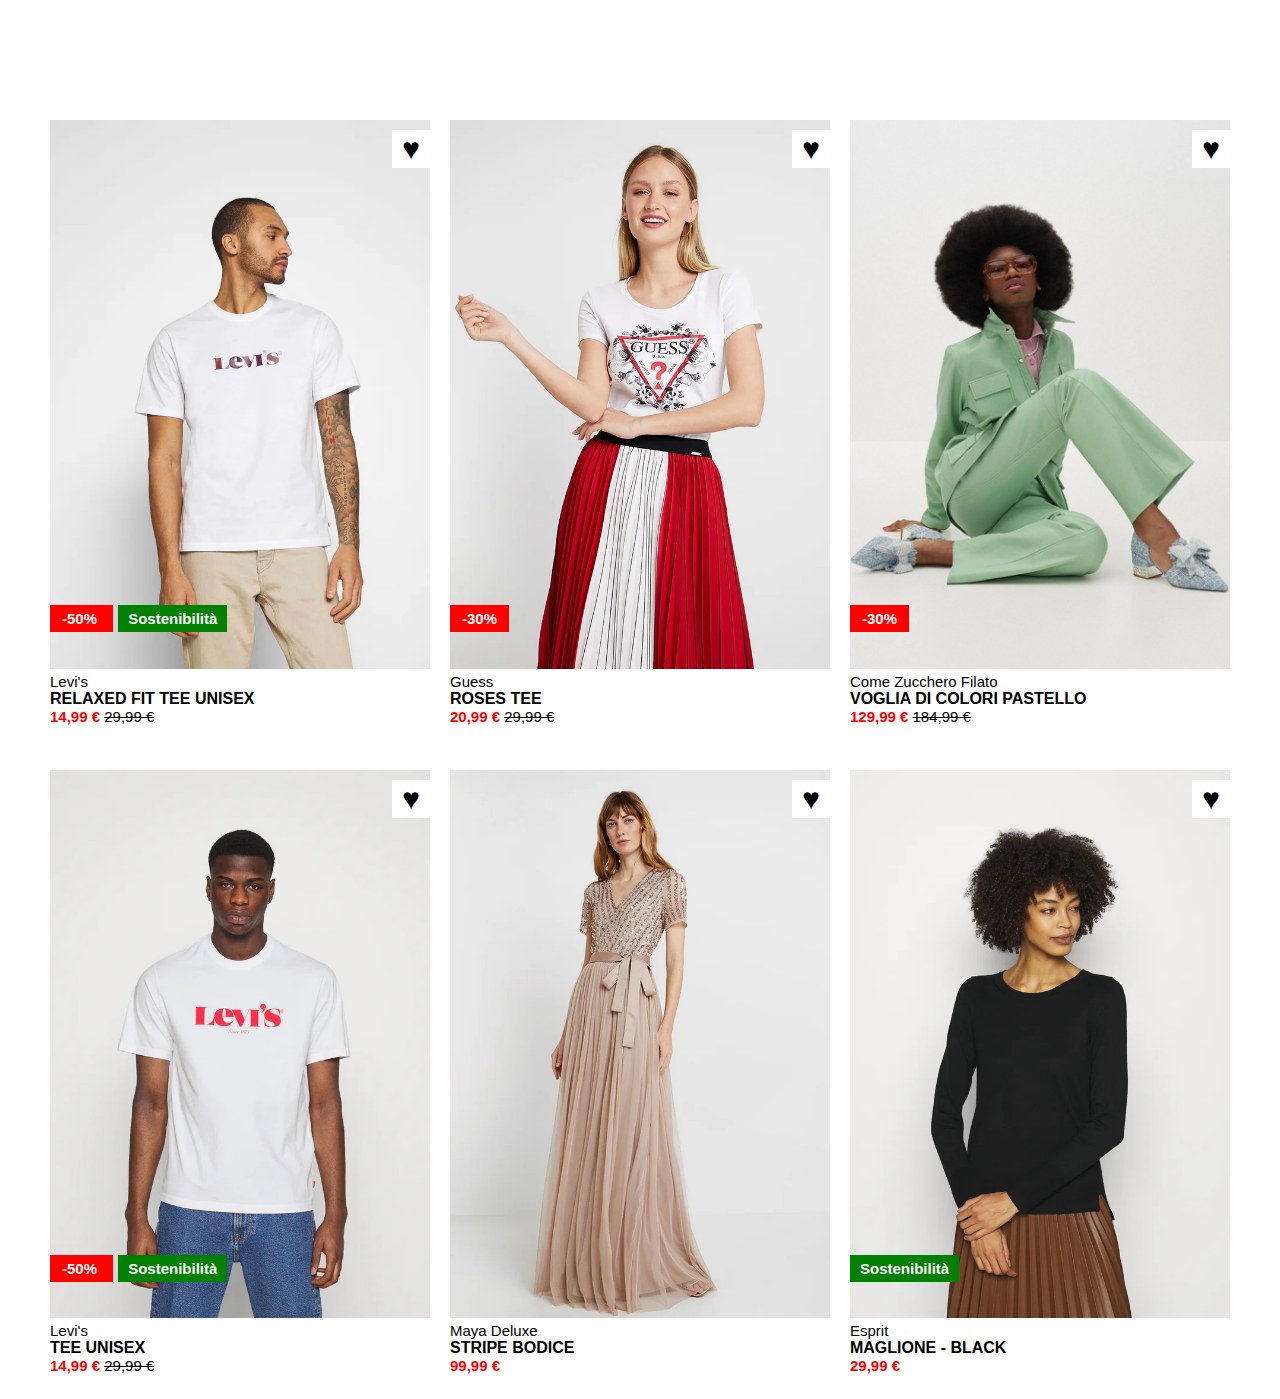
==== bonus/index.html @ 38e487c6 "[UPD] Add bonus folder" ====
<!DOCTYPE html>
<html lang="en">

<head>
    <meta charset="UTF-8">
    <meta name="viewport" content="width=device-width, initial-scale=1.0">
    <title>Boolando</title>
    <link rel="stylesheet" href="./css/style.css">
    <link rel="stylesheet" href="./css/layout.css">
    <link rel="stylesheet" href="./css/utility.css">
</head>

<body>
    <header>

    </header>
    <main>
        <div class="container">
            <div class="row">
                <div class="col-33">
                    <div class="content">
                        <!-- IMAGES -->
                        <img class="main-pic" src="./img/1.webp" alt="img1">
                        <img class="hover-pic" src="./img/1b.webp" alt="img1b">
                        <!-- TEXT -->
                        <div class="text">
                            <div class="brand">
                                Levi's
                            </div>
                            <div class="item">
                                RELAXED FIT TEE UNISEX
                            </div>
                            <div class="price">
                                14,99 &euro; <span class="sale-txt">29,99 &euro;</span>
                            </div>
                            <!-- LABELS -->
                            <div class="labels top-490">
                                <span class="sale-label">
                                    -50%
                                </span>
                                <span class="sus-label">
                                    Sostenibilità
                                </span>
                            </div>
                            <div class="hearts-label">
                                &hearts;
                            </div>
                        </div>
                    </div>
                </div>
                <div class="col-33">
                    <div class="content">
                        <!-- IMAGES -->
                        <img class="main-pic" src="./img/2.webp" alt="img2">
                        <img class="hover-pic" src="./img/2b.webp" alt="img2b">
                        <!-- TEXT -->
                        <div class="text">
                            <div class="brand">
                                Guess
                            </div>
                            <div class="item">
                                ROSES TEE
                            </div>
                            <div class="price">
                                20,99 &euro; <span class="sale-txt">29,99 &euro;</span>
                            </div>
                            <!-- LABELS -->
                            <div class="labels top-490">
                                <span class="sale-label">
                                    -30%
                                </span>
                            </div>
                            <div class="hearts-label">
                                &hearts;
                            </div>
                        </div>
                    </div>
                </div>
                <div class="col-33">
                    <div class="content">
                        <!-- IMAGES -->
                        <img class="main-pic" src="./img/3.webp" alt="img3">
                        <img class="hover-pic" src="./img/3b.webp" alt="img3b">
                        <!-- TEXT -->
                        <div class="text">
                            <div class="brand">
                                Come Zucchero Filato
                            </div>
                            <div class="item">
                                VOGLIA DI COLORI PASTELLO
                            </div>
                            <div class="price">
                                129,99 &euro; <span class="sale-txt">184,99 &euro;</span>
                            </div>
                            <!-- LABELS -->
                            <div class="labels top-490">
                                <span class="sale-label">
                                    -30%
                                </span>
                            </div>
                            <div class="hearts-label">
                                &hearts;
                            </div>
                        </div>
                    </div>
                </div>
                <div class="col-33">
                    <div class="content">
                        <!-- IMAGES -->
                        <img class="main-pic" src="./img/4.webp" alt="img4">
                        <img class="hover-pic" src="./img/4b.webp" alt="img4b">
                        <!-- TEXT -->
                        <div class="text">
                            <div class="brand">
                                Levi's
                            </div>
                            <div class="item">
                                TEE UNISEX
                            </div>
                            <div class="price">
                                14,99 &euro; <span class="sale-txt">29,99 &euro;</span>
                            </div>
                            <!-- LABELS -->
                            <div class="labels top-490">
                                <span class="sale-label">
                                    -50%
                                </span>
                                <span class="sus-label">
                                    Sostenibilità
                                </span>
                            </div>
                            <div class="hearts-label">
                                &hearts;
                            </div>
                        </div>
                    </div>
                </div>
                <div class="col-33">
                    <div class="content">
                        <!-- IMAGES -->
                        <img class="main-pic" src="./img/5.webp" alt="img5">
                        <img class="hover-pic" src="./img/5b.webp" alt="img5b">
                        <!-- TEXT -->
                        <div class="text">
                            <div class="brand">
                                Maya Deluxe
                            </div>
                            <div class="item">
                                STRIPE BODICE
                            </div>
                            <div class="price">
                                99,99 &euro;
                            </div>
                            <!-- LABELS -->
                            <div class="hearts-label">
                                &hearts;
                            </div>
                        </div>
                    </div>
                </div>
                <div class="col-33">
                    <div class="content">
                        <!-- IMAGES -->
                        <img class="main-pic" src="./img/6.webp" alt="img6">
                        <img class="hover-pic" src="./img/6b.webp" alt="img6">
                        <!-- TEXT -->
                        <div class="text">
                            <div class="brand">
                                Esprit
                            </div>
                            <div class="item">
                                MAGLIONE - BLACK
                            </div>
                            <div class="price">
                                29,99 &euro;
                            </div>
                            <!-- LABELS -->
                            <div class="labels top-490">
                                <span class="sus-label">
                                    Sostenibilità
                                </span>
                            </div>
                            <div class="hearts-label">
                                &hearts;
                            </div>
                        </div>
                    </div>
                </div>
            </div>
        </div>

    </main>
</body>

</html>
---- bonus/css/style.css ----
* {
    margin: 0;
    padding: 0;
    box-sizing: border-box;
}

body {
    font-family: Arial, Helvetica, sans-serif;
}

main {
    margin-top: 100px;
}

/* POSITION */
.left-0 {
    left: 0px;
}

.right-210 {
    right: 210px;
}

.top-10 {
    top: 10px
}

.top-490 {
    top: 490px
}

/* HEADER */

/* IMAGES */

.content {
    position: relative;
}

img {
    width: 100%;
}

.main-pic {
    /* display: block; */
}

.hover-pic {
    display: none;
}

.content:hover .main-pic {
    display: none;
}

.content:hover .hover-pic {
    display: inline-block;
}

/* ----- TEXT ----- */
.text {
    padding-bottom: 5px;
}

.brand {
    font-size: 15px;
}

.item {
    font-weight: 600;
}

.price {
    font-size: 15px;
    font-weight: 600;
    color: red;
}

.sale-txt {
    font-size: 15px;
    font-weight: 400;
    color: black;
    text-decoration: line-through;
}

.labels {
    position: absolute;
}

.sale-label {
    font-size: 15px;
    background-color: red;
    color: white;
    font-weight: 600;
    padding: 5px 12px;
    margin-right: 5px;
}

.sus-label {
    font-size: 15px;
    background-color: green;
    color: white;
    font-weight: 600;
    padding: 5px 10px;
}

.hearts-label {
    position: absolute;
    background-color: white;
    padding: 2px 10px;
    font-size: 30px;
    top: 10px;
    right: 0px;
}
---- bonus/css/layout.css ----
/* ---------------- LAYOUT ----------------- */
.container {
    max-width: 1200px;
    margin: auto;
}

.container-small {
    max-width: 900px;
    margin: auto;
}

.row {
    display: flex;
    flex-wrap: wrap;
}

.d-flex {
    display: flex;
}

.col-10 {
    width: 10%;
}

.col-20 {
    width: 20%;
}

.col-30 {
    width: 30%;
}

.col-33 {
    margin: 20px 10px;
    width: calc(100% / 3 - 20px);
}

.col-40 {
    width: 40%;
}

.col-50 {
    width: 50%;
}

.col-60 {
    width: 60%;
}

.col-100 {
    width: 100%;
}

.col-1-6 {
    width: calc(100%/6);
}

.col-2-6 {
    width: calc(100%/6*2);
    padding-right: 40px;
}

.divisor {
    margin: auto;
    height: 1px;
    width: 70%;
    background-color: #8EA1E1;
    ;
}
---- bonus/css/utility.css ----
/* --------------- UTILITY ---------------*/
.border-dashed {
    padding: 5px;
    border: 1px solid;
    border-style: dashed;
}

.justify-between {
    justify-content: space-between;
}

.text-center {
    text-align: center;
}

.text-right {
    text-align: right;
}

.align-center {
    align-items: center;
}

/* PADDING */
.py-10 {
    padding: 10px 0;
}

.py-40 {
    padding: 40px 0;
}

.px-10 {
    padding: 0 10px;
}

.px-40 {
    padding: 0 40px;
}

.padding-footer {
    padding-top: 20px;
    padding-bottom: 20px;
}

.padding-top-30 {
    padding-top: 30px;
}

.padding-top-60 {
    padding-top: 60px;
}

.py-bottom-140 {
    padding-bottom: 140px;
}

/* MARGIN */

.margin-10px {
    margin: 10px;
}

.margin-20px {
    margin: 20px;
}

.margin-50px {
    margin: 50px;
}

/* HEIGHT */
.height-400px {
    height: 400px;
}

.height-700px {
    height: 700px;
}

/* TEXT COLOR */

.white {
    color: white;
}

.lilac {
    color: #7189D9;
}


/* BACKGROUNDS */
.bg-orange {
    background-color: orange;
}

.bg-violet {
    background-color: violet;
}

.bg-pink {
    background-color: pink;
}

.bg-blue {
    background-color: cornflowerblue;
}

.bg-darkblue {
    background-color: darkblue;
}

.bg-lightgrey {
    background-color: #F6F6F6;
}

.bg-green {
    background-color: green;
}

.bg-darkgrey {
    background-color: #23272A;
}

.bg-aquamarine {
    background-color: aquamarine;
}

.bg-lilac {
    background-color: #8EA1E1;
}
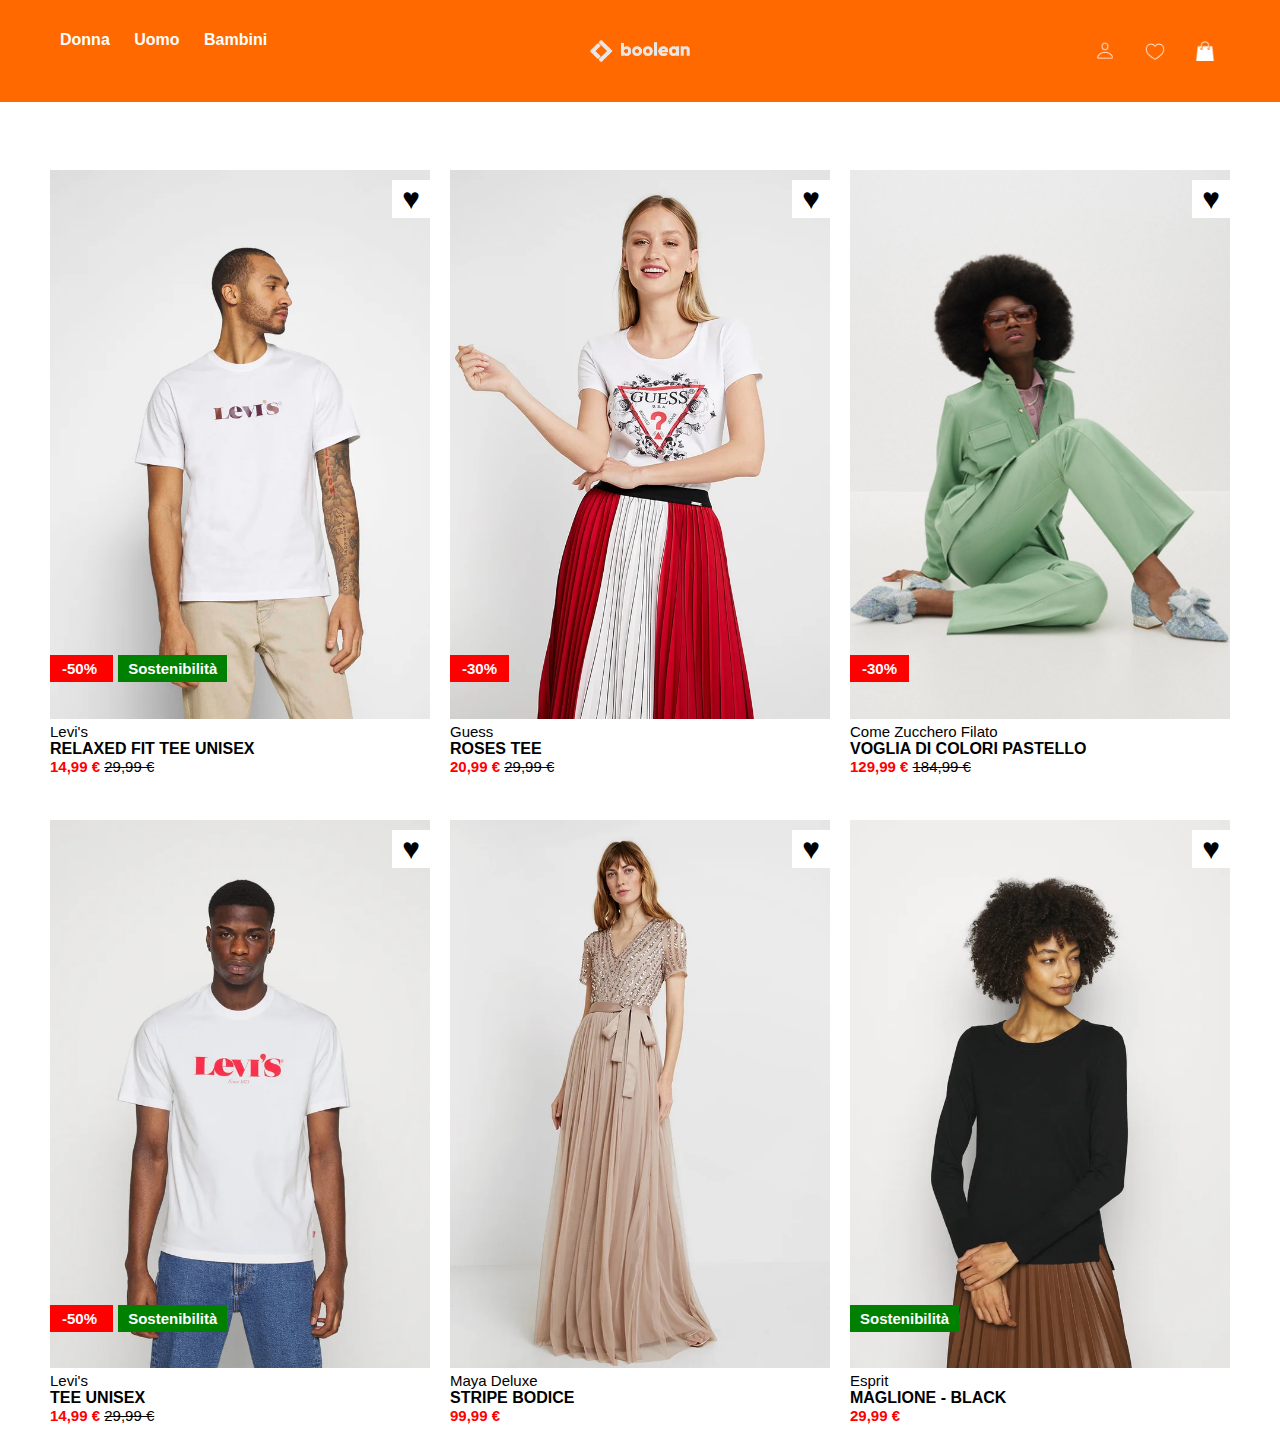
==== commit 770b3f28: "[UPD]" ====
--- a/bonus/index.html
+++ b/bonus/index.html
@@ -12,7 +12,34 @@
 
 <body>
     <header>
-
+        <div class="container">
+            <div class="row">
+                <div class="col-33">
+                    <div class="categories">
+                        <a href="">Donna</a>
+                        <a href="">Uomo</a>
+                        <a href="">Bambini</a>
+                    </div>
+                </div>
+                <div class="row col-33 center">
+                    <a class="" href="">
+                        <img class="logo" src="./img/boolean-logo.png" alt="logo">
+                    </a>
+                </div>
+                <div class="row col-33 icons">
+                    <a href="">
+                        <img class="icon" src="./img/user.png" alt="user">
+                    </a>
+                    <a href="">
+                        <img class="icon" src="./img/like.png" alt="like">
+                    </a>
+                    <a href="">
+                        <img class="icon" src="./img/shopping-bag.png" alt="shop">
+                    </a>
+                </div>
+            </div>
+
+        </div>
     </header>
     <main>
         <div class="container">
--- a/bonus/css/style.css
+++ b/bonus/css/style.css
@@ -9,7 +9,7 @@
 }
 
 main {
-    margin-top: 100px;
+    padding-top: 150px;
 }
 
 /* POSITION */
@@ -30,6 +30,44 @@
 }
 
 /* HEADER */
+header {
+    position: fixed;
+    width: 100%;
+    background-color: #FF6900;
+    z-index: 10;
+    padding: 10px;
+    font-weight: 600;
+}
+
+.categories {
+    display: inline-block;
+}
+
+.logo {
+    vertical-align: middle;
+    width: 100px;
+}
+
+.icons {
+    align-items: center;
+    justify-content: end;
+    vertical-align: middle;
+    display: inline-block;
+}
+
+.icon {
+    vertical-align: middle;
+    width: 20px;
+    margin: 0px 5px;
+    filter: invert(100%) sepia(100%) saturate(0%) hue-rotate(138deg) brightness(102%) contrast(101%);
+}
+
+a {
+    color: white;
+    vertical-align: middle;
+    text-decoration: none;
+    margin: 10px;
+}
 
 /* IMAGES */
 
@@ -39,10 +77,6 @@
 
 img {
     width: 100%;
-}
-
-.main-pic {
-    /* display: block; */
 }
 
 .hover-pic {
--- a/bonus/css/layout.css
+++ b/bonus/css/layout.css
@@ -18,6 +18,17 @@
     display: flex;
 }
 
+/* JUSTIFY */
+
+.center {
+    justify-content: center;
+}
+
+.space-between {
+    justify-content: space-between;
+}
+
+/*----------- COLUMN -----------*/
 .col-10 {
     width: 10%;
 }
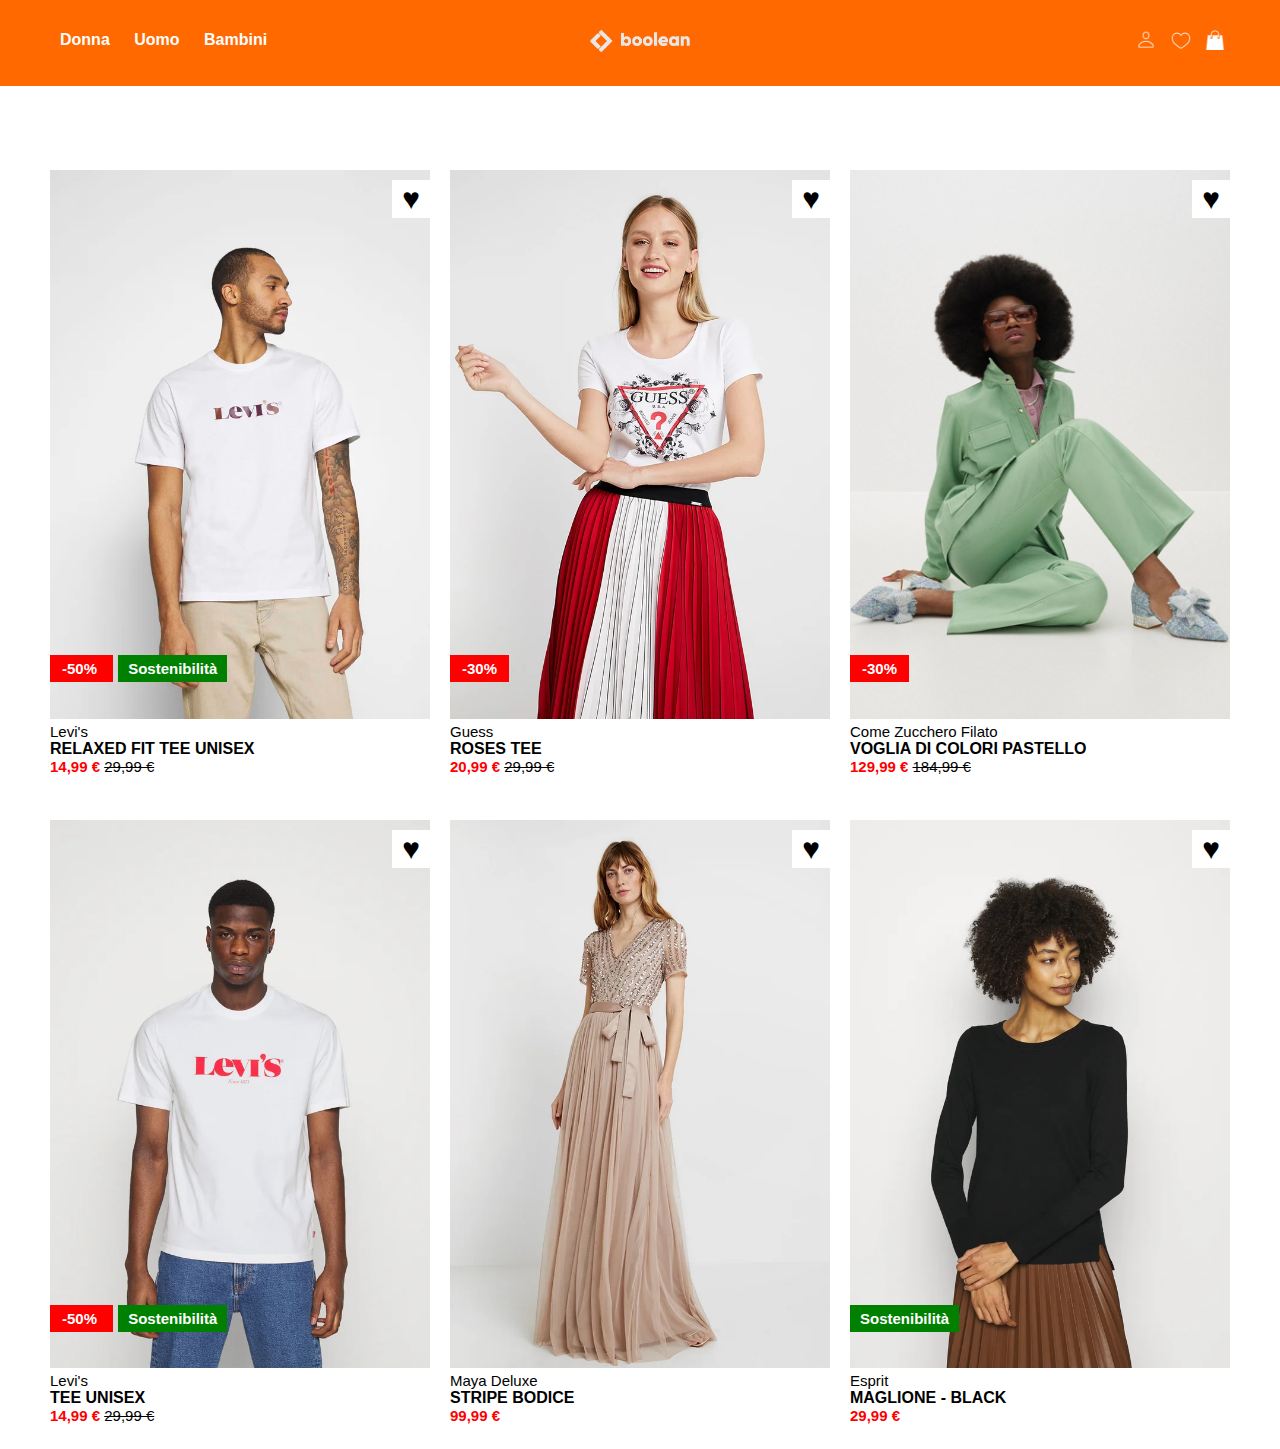
==== commit 1fafb70b: "[UPD] Add header css and hover hearth effect" ====
--- a/bonus/index.html
+++ b/bonus/index.html
@@ -12,7 +12,7 @@
 
 <body>
     <header>
-        <div class="container">
+        <div class="head-container">
             <div class="row">
                 <div class="col-33">
                     <div class="categories">
@@ -21,23 +21,20 @@
                         <a href="">Bambini</a>
                     </div>
                 </div>
-                <div class="row col-33 center">
-                    <a class="" href="">
+                <div class="col-33 text-center">
+                    <a href="">
                         <img class="logo" src="./img/boolean-logo.png" alt="logo">
                     </a>
                 </div>
-                <div class="row col-33 icons">
-                    <a href="">
+                <div class="col-33">
+                    <div class="container-icon">
                         <img class="icon" src="./img/user.png" alt="user">
-                    </a>
-                    <a href="">
                         <img class="icon" src="./img/like.png" alt="like">
-                    </a>
-                    <a href="">
                         <img class="icon" src="./img/shopping-bag.png" alt="shop">
-                    </a>
+                    </div>
                 </div>
             </div>
+        </div>
 
         </div>
     </header>
@@ -215,7 +212,9 @@
                 </div>
             </div>
         </div>
-
+        <footer>
+
+        </footer>
     </main>
 </body>
 
--- a/bonus/css/style.css
+++ b/bonus/css/style.css
@@ -30,6 +30,12 @@
 }
 
 /* HEADER */
+
+.head-container {
+    max-width: 1200px;
+    margin: auto;
+}
+
 header {
     position: fixed;
     width: 100%;
@@ -41,18 +47,25 @@
 
 .categories {
     display: inline-block;
+    vertical-align: middle;
+    align-items: center;
+    text-align: center;
+
+}
+
+.categories a {
+    color: white;
+    text-decoration: none;
+    margin: 10px;
 }
 
 .logo {
-    vertical-align: middle;
     width: 100px;
 }
 
-.icons {
-    align-items: center;
-    justify-content: end;
+.container-icon {
     vertical-align: middle;
-    display: inline-block;
+    float: right;
 }
 
 .icon {
@@ -60,13 +73,6 @@
     width: 20px;
     margin: 0px 5px;
     filter: invert(100%) sepia(100%) saturate(0%) hue-rotate(138deg) brightness(102%) contrast(101%);
-}
-
-a {
-    color: white;
-    vertical-align: middle;
-    text-decoration: none;
-    margin: 10px;
 }
 
 /* IMAGES */
@@ -145,4 +151,8 @@
     font-size: 30px;
     top: 10px;
     right: 0px;
+}
+
+.hearts-label:hover {
+    color: red;
 }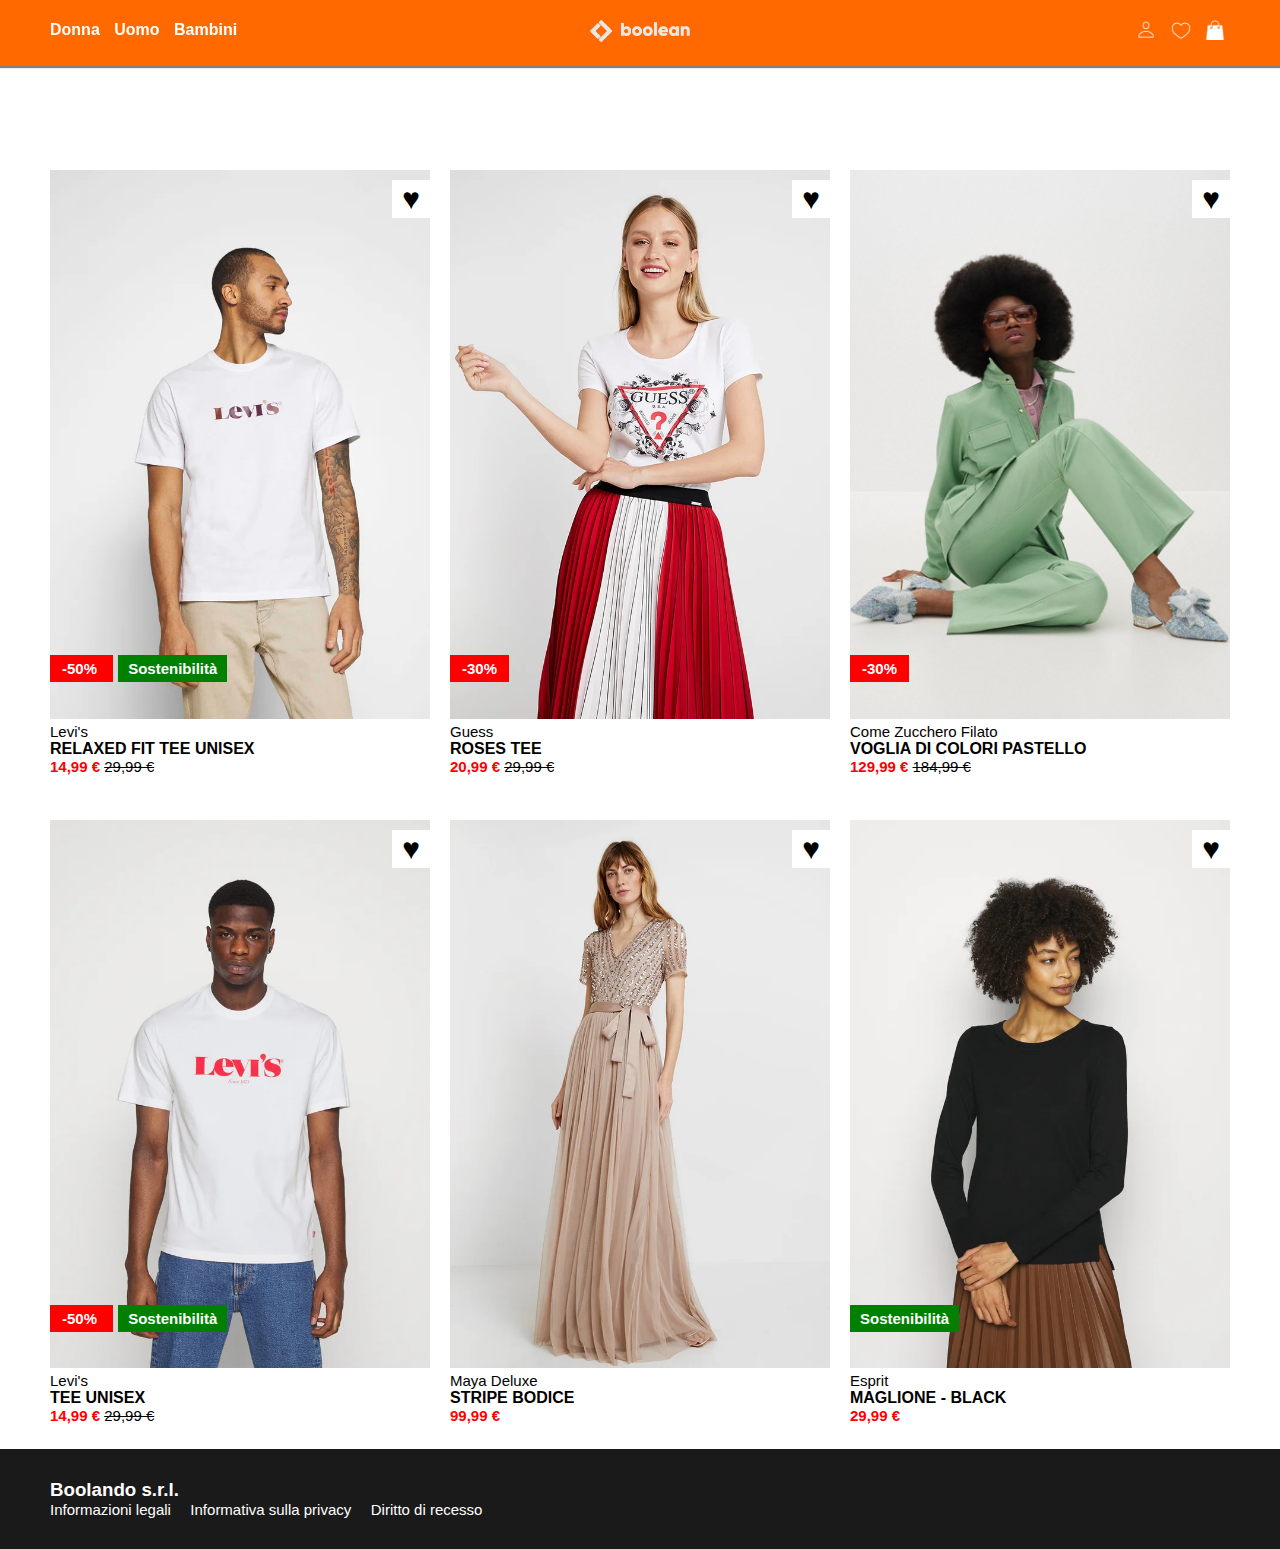
==== commit 15595461: "[UPD] Add footer" ====
--- a/bonus/index.html
+++ b/bonus/index.html
@@ -12,7 +12,7 @@
 
 <body>
     <header>
-        <div class="head-container">
+        <div class="container">
             <div class="row">
                 <div class="col-33">
                     <div class="categories">
@@ -213,7 +213,23 @@
             </div>
         </div>
         <footer>
-
+            <div class="container">
+                <div class="row">
+                    <div class="col-50">
+                        <div class="info">
+                            <h3>Boolando s.r.l.</h3>
+                            <a href="">Informazioni legali</a>
+                            <a href="">Informativa sulla privacy</a>
+                            <a href="">Diritto di recesso</a>
+                        </div>
+                    </div>
+                    <div class="col-50">
+                        <div class="social">
+
+                        </div>
+                    </div>
+                </div>
+            </div>
         </footer>
     </main>
 </body>
--- a/bonus/css/style.css
+++ b/bonus/css/style.css
@@ -30,33 +30,24 @@
 }
 
 /* HEADER */
-
-.head-container {
-    max-width: 1200px;
-    margin: auto;
-}
-
 header {
     position: fixed;
     width: 100%;
     background-color: #FF6900;
     z-index: 10;
-    padding: 10px;
     font-weight: 600;
+    box-shadow: 0 2px 1px gray;
 }
 
 .categories {
     display: inline-block;
     vertical-align: middle;
-    align-items: center;
-    text-align: center;
-
 }
 
 .categories a {
     color: white;
     text-decoration: none;
-    margin: 10px;
+    margin-right: 10px;
 }
 
 .logo {
@@ -155,4 +146,25 @@
 
 .hearts-label:hover {
     color: red;
-}+}
+
+/* ----- FOOTER ----- */
+
+footer {
+    background-color: #1A1A1A;
+    height: 100px;
+    color: white;
+}
+
+.info {
+    padding: 30px 10px;
+}
+
+.info a {
+    text-decoration: none;
+    padding: 10px 15px 10px 0;
+    color: white;
+    font-size: 15px;
+}
+
+.social {}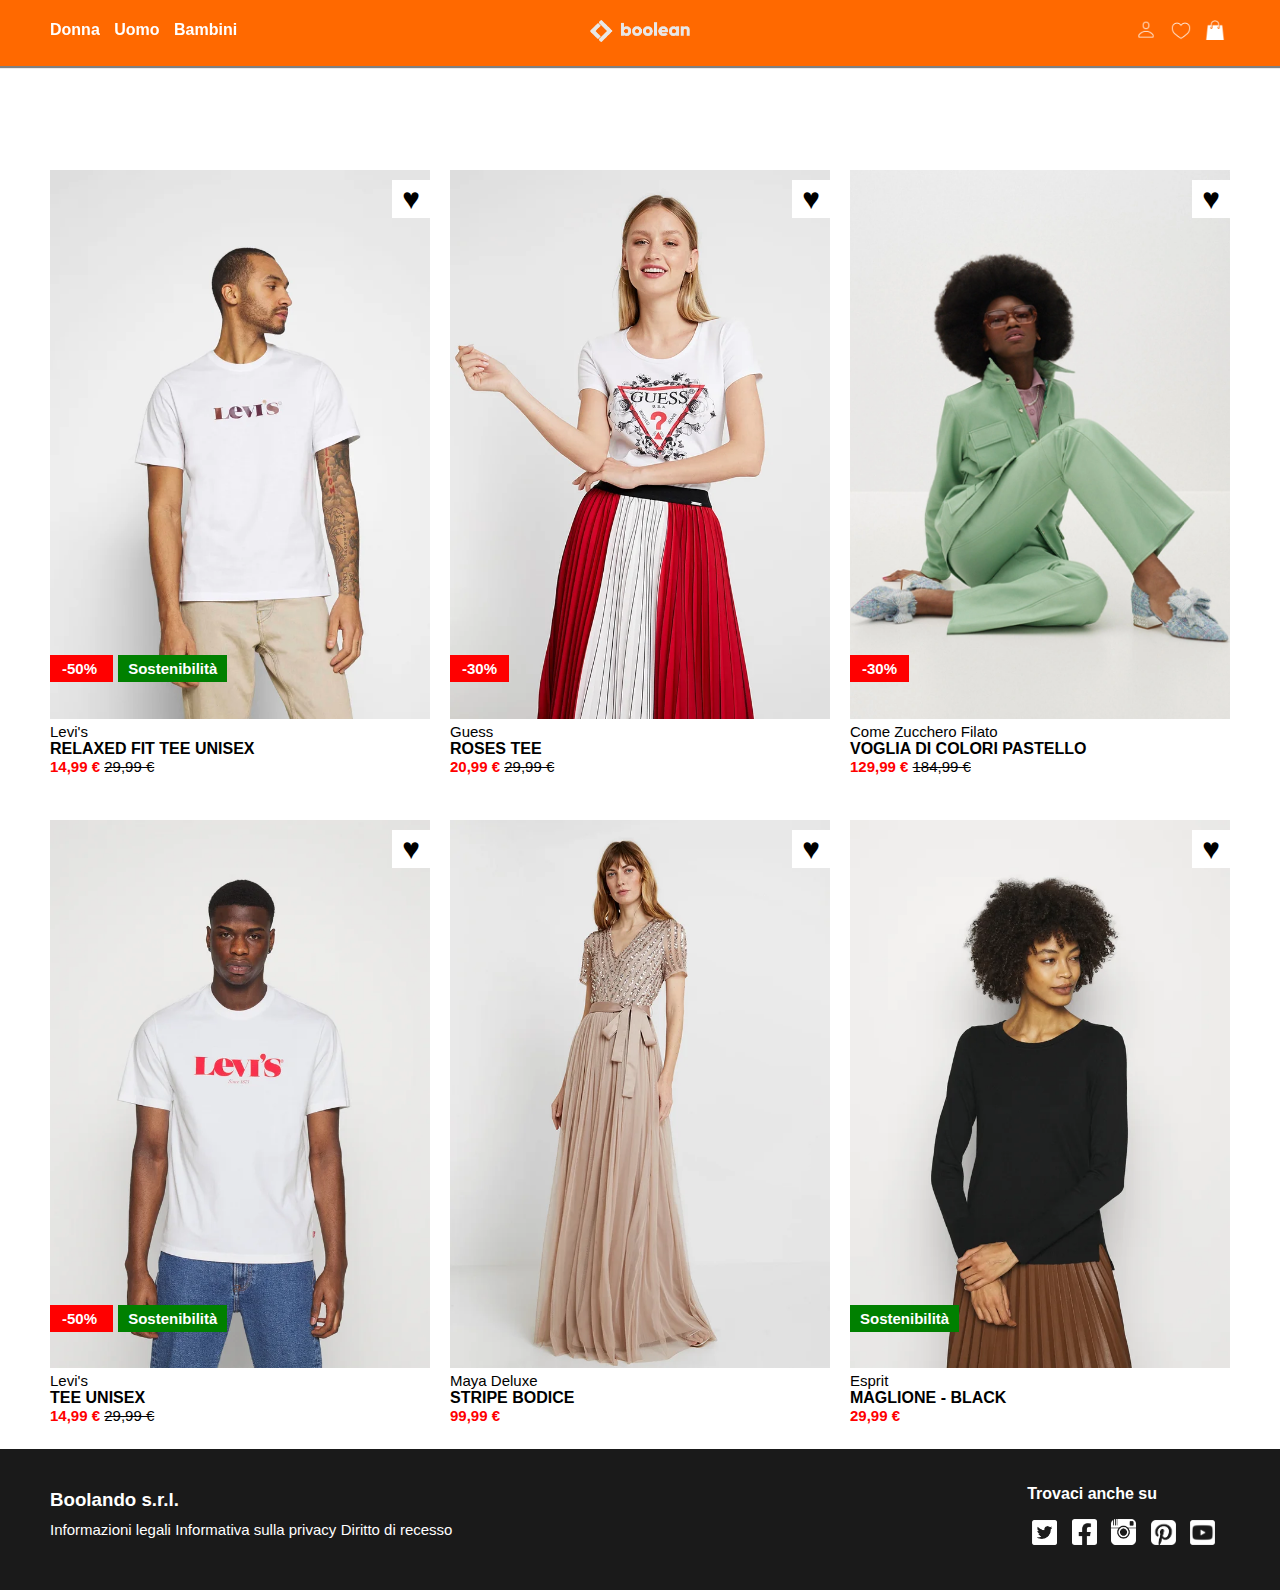
==== commit 79a839e5: "[UPD] End footer. Final commit" ====
--- a/bonus/index.html
+++ b/bonus/index.html
@@ -212,26 +212,34 @@
                 </div>
             </div>
         </div>
-        <footer>
-            <div class="container">
-                <div class="row">
-                    <div class="col-50">
-                        <div class="info">
-                            <h3>Boolando s.r.l.</h3>
-                            <a href="">Informazioni legali</a>
-                            <a href="">Informativa sulla privacy</a>
-                            <a href="">Diritto di recesso</a>
-                        </div>
-                    </div>
-                    <div class="col-50">
-                        <div class="social">
-
-                        </div>
+    </main>
+    <footer>
+        <div class="container">
+            <div class="row">
+                <div class="col-50">
+                    <div class="info">
+                        <h3>Boolando s.r.l.</h3>
+                        <a href="">Informazioni legali</a>
+                        <a href="">Informativa sulla privacy</a>
+                        <a href="">Diritto di recesso</a>
+                    </div>
+                </div>
+                <div class="col-50">
+                    <div class="social">
+                        <h4>Trovaci anche su</h4>
+                        <div class="social-logo">
+                            <img src="./img/twitter-square-icon.webp" alt="twitter">
+                            <img src="./img/facebook-square-icon.png" alt="facebook">
+                            <img src="./img/Black_Instagram_icon.svg.png" alt="instagram">
+                            <img src="./img/pinterest-square-512.webp" alt="pinterest">
+                            <img src="./img/youtube-square.png" alt="youtube">
+                        </div>
+
                     </div>
                 </div>
             </div>
-        </footer>
-    </main>
+        </div>
+    </footer>
 </body>
 
 </html>--- a/bonus/css/style.css
+++ b/bonus/css/style.css
@@ -152,19 +152,38 @@
 
 footer {
     background-color: #1A1A1A;
-    height: 100px;
     color: white;
+    padding: 20px;
 }
 
 .info {
-    padding: 30px 10px;
+    vertical-align: middle;
+    padding: 20px 10px;
+}
+
+.info h3 {
+    padding-bottom: 10px;
 }
 
 .info a {
     text-decoration: none;
-    padding: 10px 15px 10px 0;
+    line-height: 10px;
     color: white;
     font-size: 15px;
 }
 
-.social {}+.social {
+    padding: 20px;
+    line-height: 10px;
+    float: right;
+}
+
+.social h4 {
+    margin-bottom: 15px;
+}
+
+.social-logo img {
+    width: 35px;
+    padding: 5px;
+    filter: invert(100%) sepia(100%) saturate(0%) hue-rotate(138deg) brightness(102%) contrast(101%);
+}